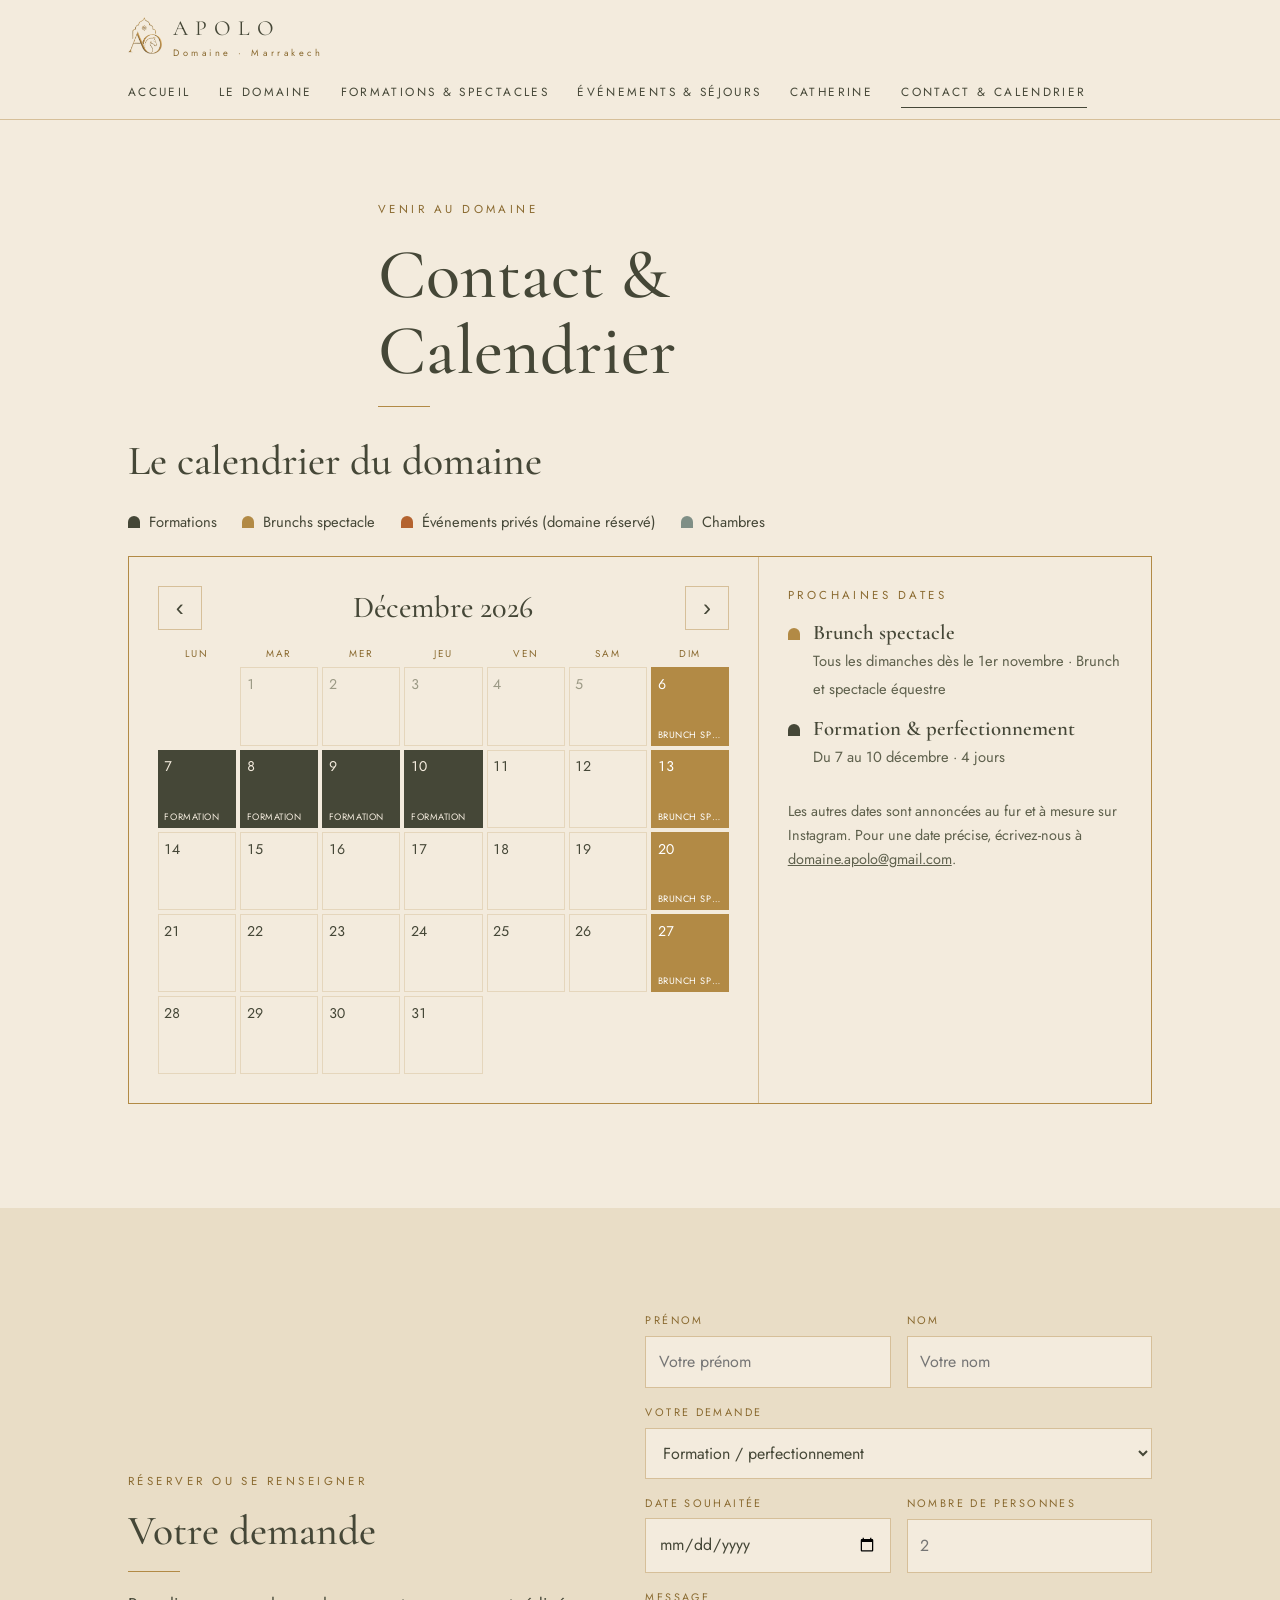
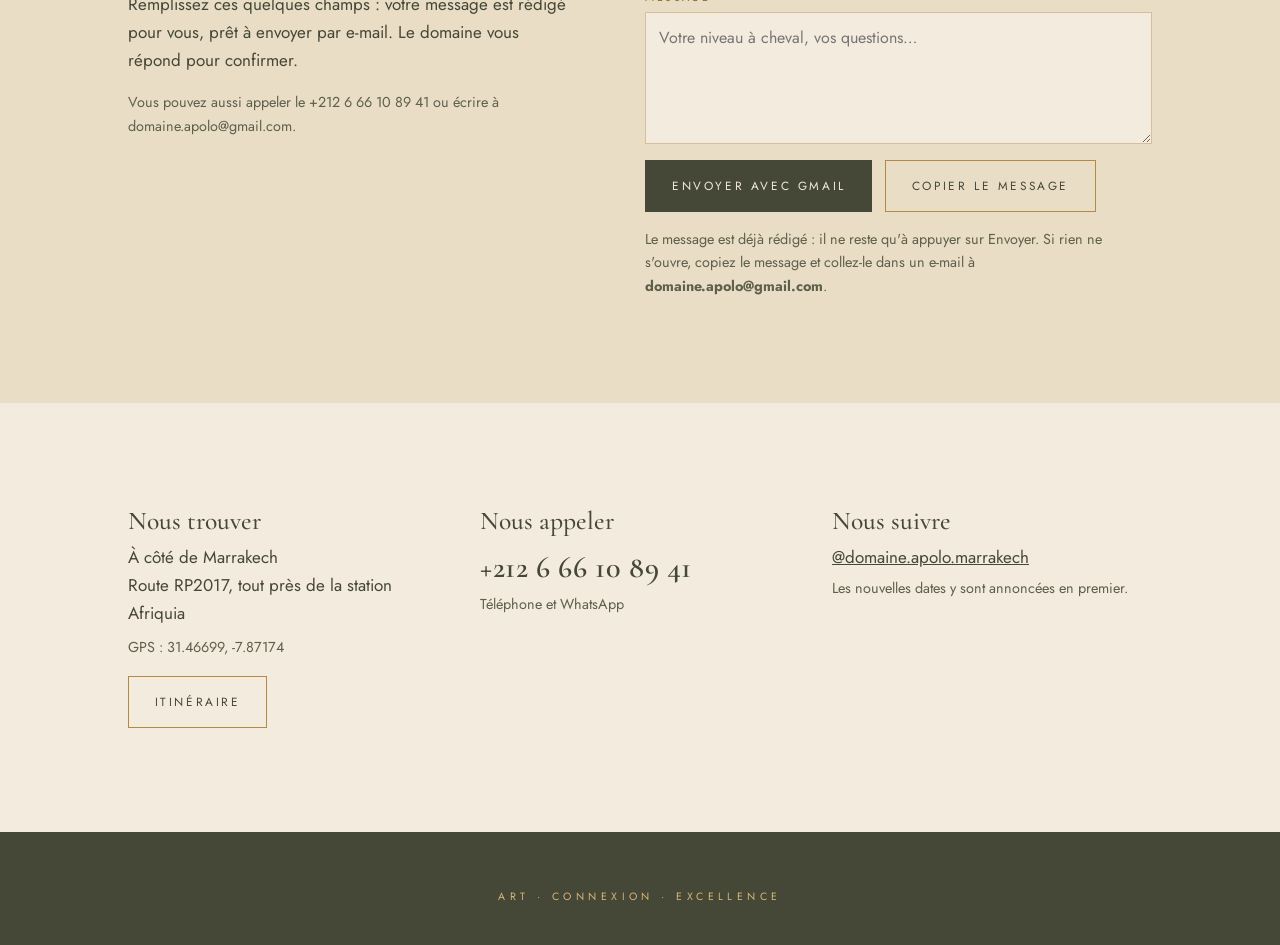
==== contact.html @ 91119b83 "Site Domaine Apolo Marrakech Co-Authored-By: Claude Sonnet 5.5 <noreply@anthropic.com> Claude-Sessio" ====
<!doctype html>
<html lang="fr">
<head>
<meta charset="utf-8">
<meta name="viewport" content="width=device-width, initial-scale=1, viewport-fit=cover">
<title>Contact et Calendrier · Apolo</title>
<link rel="preconnect" href="https://fonts.googleapis.com">
<link rel="stylesheet" href="https://fonts.googleapis.com/css2?family=Cormorant+Garamond:ital,wght@0,400;0,500;0,600;1,400;1,500&family=Jost:wght@400;500&display=swap">
<link rel="stylesheet" href="style.css">
<style>
.page-head{padding-block:clamp(3rem,7vw,5rem) 1rem}
.page-head h1{font-size:clamp(2.6rem,6vw,4.4rem)}
.legend{display:flex;flex-wrap:wrap;gap:.6rem 1.6rem;margin:1.6rem 0 1.4rem;font-size:.92rem}
.legend span{display:flex;align-items:center;gap:.55rem}
.legend i{width:12px;height:12px;border-radius:50% 50% 0 0;display:inline-block}
.cal{border:1px solid var(--gold);background:var(--ivory);display:grid;grid-template-columns:minmax(0,1.6fr) minmax(0,1fr)}
@media(max-width:820px){.cal{grid-template-columns:1fr}}
.cal iframe{width:100%;height:600px;border:0;grid-column:1/-1}
.month{padding:clamp(1rem,3vw,1.8rem);min-width:0}
.mhead{display:flex;align-items:center;justify-content:space-between;margin-bottom:1rem}
.mhead h3{font-size:1.9rem;text-transform:capitalize}
.mnav{width:44px;height:44px;border:1px solid var(--line);background:transparent;color:var(--olive);font-size:1.5rem;line-height:1;cursor:pointer}
.mnav:hover{background:var(--sand)}
.grid{display:grid;grid-template-columns:repeat(7,minmax(0,1fr));gap:4px}
.dow span{font-size:.62rem;letter-spacing:.18em;text-transform:uppercase;color:var(--gold-ink);text-align:center;padding-bottom:.3rem}
.day{aspect-ratio:1/1;min-height:40px;border:1px solid rgba(178,138,69,.22);padding:.3rem .35rem;display:flex;flex-direction:column;justify-content:space-between;font-size:.88rem;font-variant-numeric:tabular-nums;min-width:0;overflow:hidden}
.day.out{border-color:transparent;color:transparent}
.day.past{color:#9C9A86}
.day.today{outline:2px solid var(--gold);outline-offset:-2px}
.day .lbl{font-size:.58rem;letter-spacing:.06em;text-transform:uppercase;line-height:1.1;white-space:nowrap;overflow:hidden;text-overflow:ellipsis}
.day.stage{background:#454737;color:#F3EBDD;border-color:#454737}
.day.brunch{background:#B28A45;color:#fff;border-color:#B28A45}
.day.event{background:#B4632F;color:#fff;border-color:#B4632F}
.day.room{background:#7F8F86;color:#fff;border-color:#7F8F86}
@media(max-width:480px){.day .lbl{display:none}}
.upcoming{border-left:1px solid var(--line);padding:clamp(1rem,3vw,1.8rem);display:grid;gap:1rem;align-content:start;min-width:0}
@media(max-width:820px){.upcoming{border-left:0;border-top:1px solid var(--line)}}
.upcoming ul{list-style:none;margin:0;padding:0;display:grid;gap:.9rem}
.upcoming li{display:grid;grid-template-columns:auto minmax(0,1fr);gap:.8rem;align-items:start}
.upcoming i{width:12px;height:12px;margin-top:.45rem;border-radius:50% 50% 0 0}
.upcoming strong{display:block;font-family:var(--f-display);font-weight:600;font-size:1.3rem;line-height:1.2}
.upcoming span{font-size:.92rem;color:var(--olive-soft)}
form{display:grid;gap:1rem;max-width:620px}
.row{display:grid;grid-template-columns:repeat(2,minmax(0,1fr));gap:1rem}
@media(max-width:560px){.row{grid-template-columns:1fr}}
label{display:grid;gap:.35rem;font-size:.68rem;letter-spacing:.22em;text-transform:uppercase;color:var(--gold-ink)}
input,select,textarea{font:inherit;font-size:1rem;letter-spacing:normal;text-transform:none;color:var(--olive);background:var(--ivory);border:1px solid var(--line);padding:.75rem .8rem;width:100%}
.access{display:grid;grid-template-columns:repeat(auto-fit,minmax(min(100%,240px),1fr));gap:2rem}
.access h3{font-size:1.6rem;margin-bottom:.5rem}
.access p{margin:0}
.big{font-family:var(--f-display);font-size:1.9rem;font-weight:600;letter-spacing:.02em}
.note{font-size:.9rem;color:var(--olive-soft)}
</style>
</head>
<body>
<header class="top"><div class="wrap">
<a class="brand" href="index.html"><img src="embleme_apolo.png" alt=""><span>APOLO<small>Domaine · Marrakech</small></span></a>
<button class="menu-btn" type="button" aria-expanded="false" aria-controls="menu">Menu</button>
<nav class="nav" id="menu" aria-label="Menu principal">
<a href="index.html">Accueil</a>
<a href="domaine.html">Le Domaine</a>
<a href="experiences.html">Formations &amp; Spectacles</a>
<a href="evenements.html">Événements &amp; Séjours</a>
<a href="catherine.html">Catherine</a>
<a href="contact.html" aria-current="page">Contact &amp; Calendrier</a>
</nav>
</div></header>

<main>
<section class="page-head"><div class="wrap intro">
<div class="eyebrow">Venir au domaine</div>
<h1>Contact &amp; Calendrier</h1>
<div class="rule"></div>
</div></section>

<section id="calendrier" style="padding-top:1rem"><div class="wrap">
<h2 style="font-size:clamp(1.9rem,4vw,2.6rem)">Le calendrier du domaine</h2>
<div class="legend" aria-label="Légende">
<span><i style="background:#454737"></i>Formations</span>
<span><i style="background:#B28A45"></i>Brunchs spectacle</span>
<span><i style="background:#B4632F"></i>Événements privés (domaine réservé)</span>
<span><i style="background:#7F8F86"></i>Chambres</span>
</div>
<div class="cal" id="cal">
<div class="month">
<div class="mhead">
<button type="button" id="prev" class="mnav" aria-label="Mois précédent">‹</button>
<h3 id="mtitle">Octobre 2026</h3>
<button type="button" id="next" class="mnav" aria-label="Mois suivant">›</button>
</div>
<div class="grid dow" aria-hidden="true"><span>Lun</span><span>Mar</span><span>Mer</span><span>Jeu</span><span>Ven</span><span>Sam</span><span>Dim</span></div>
<div class="grid days" id="days" role="grid" aria-label="Jours du mois"></div>
</div>
<div class="upcoming">
<div class="eyebrow">Prochaines dates</div>
<ul id="list"></ul>
<p class="note">Les autres dates sont annoncées au fur et à mesure sur Instagram. Pour une date précise, écrivez-nous à <a href="mailto:domaine.apolo@gmail.com">domaine.apolo@gmail.com</a>.</p>
</div>
</div>
<p class="note" id="cal-link" hidden style="margin-top:.8rem"><a href="#" target="_blank" rel="noopener">Ouvrir le calendrier en grand</a></p>
</div></section>

<section id="demande" class="band"><div class="wrap split">
<div class="intro">
<div class="eyebrow">Réserver ou se renseigner</div>
<h2 style="font-size:clamp(1.9rem,4vw,2.6rem)">Votre demande</h2>
<div class="rule"></div>
<p>Remplissez ces quelques champs : votre message est rédigé pour vous, prêt à envoyer par e-mail. Le domaine vous répond pour confirmer.</p>
<p class="note">Vous pouvez aussi appeler le +212 6 66 10 89 41 ou écrire à domaine.apolo@gmail.com.</p>
</div>
<form id="f">
<div class="row">
<label for="pn">Prénom<input id="pn" autocomplete="given-name" placeholder="Votre prénom"></label>
<label for="n">Nom<input id="n" autocomplete="family-name" placeholder="Votre nom"></label>
</div>
<label for="t">Votre demande<select id="t">
<option>Formation / perfectionnement</option><option>Brunch spectacle</option><option>Événement privé</option><option>Séjour</option><option>Autre</option>
</select></label>
<div class="row">
<label for="d">Date souhaitée<input id="d" type="date"></label>
<label for="p">Nombre de personnes<input id="p" type="number" min="1" inputmode="numeric" placeholder="2"></label>
</div>
<label for="m">Message<textarea id="m" rows="4" placeholder="Votre niveau à cheval, vos questions…"></textarea></label>
<div class="actions"><a class="btn" id="gmail" href="https://mail.google.com/mail/?view=cm&fs=1&to=domaine.apolo@gmail.com" target="_blank" rel="noopener">Envoyer avec Gmail</a><button class="btn ghost" id="copy" type="button">Copier le message</button></div>
<p class="note" id="copied" style="margin:0" aria-live="polite">Le message est déjà rédigé : il ne reste qu'à appuyer sur Envoyer. Si rien ne s'ouvre, copiez le message et collez-le dans un e-mail à <strong>domaine.apolo@gmail.com</strong>.</p>
</form>
</div></section>

<section><div class="wrap access">
<div><h3>Nous trouver</h3><p>À côté de Marrakech<br>Route RP2017, tout près de la station Afriquia</p><p class="note" style="margin-top:.6rem">GPS : 31.46699, -7.87174</p><p style="margin-top:1rem"><a class="btn ghost" href="https://www.google.com/maps/search/?api=1&amp;query=31.46699,-7.87174" target="_blank" rel="noopener">Itinéraire</a></p></div>
<div><h3>Nous appeler</h3><p class="big">+212 6 66 10 89 41</p><p class="note">Téléphone et WhatsApp</p></div>
<div><h3>Nous suivre</h3><p><a href="https://www.instagram.com/domaine.apolo.marrakech/" target="_blank" rel="noopener">@domaine.apolo.marrakech</a></p><p class="note" style="margin-top:.4rem">Les nouvelles dates y sont annoncées en premier.</p></div>
</div></section>
</main>

<footer class="foot"><div class="wrap">
<div class="motto" style="margin-top:0;border-top:0;padding-top:0">Art · Connexion · Excellence</div>
</div></footer>

<script>
/* Dates du domaine. type : stage | brunch | event | room. Dates au format AAAA-MM-JJ. */
var DATES = [
  {type:'stage', start:'2026-11-11', end:'2026-11-14', titre:'Formation & perfectionnement', detail:'4 jours'},
  {type:'stage', start:'2026-12-07', end:'2026-12-10', titre:'Formation & perfectionnement', detail:'4 jours'},
  /* Brunch chaque dimanche : « until » est la dernière date générée, à repousser ou à raccourcir. */
  {type:'brunch', every:'sunday', start:'2026-11-01', until:'2027-10-31', titre:'Brunch spectacle', detail:'Brunch et spectacle équestre'}
];
/* Plus tard : coller ici l'adresse « intégrer » de l'agenda Google public du domaine. */
var AGENDA_GOOGLE = '';
(function(){
  var TYPES={stage:{nom:'Formation',c:'#454737'},brunch:{nom:'Brunch spectacle',c:'#B28A45'},event:{nom:'Domaine réservé',c:'#B4632F'},room:{nom:'Chambres réservées',c:'#7F8F86'}};
  var MOIS=['janvier','février','mars','avril','mai','juin','juillet','août','septembre','octobre','novembre','décembre'];
  function d(s){var p=s.split('-');return new Date(+p[0],+p[1]-1,+p[2]);}
  function key(x){return x.getFullYear()*10000+(x.getMonth()+1)*100+x.getDate();}
  var today=new Date(); today=new Date(today.getFullYear(),today.getMonth(),today.getDate());
  var byDay={};
  DATES.forEach(function(e){var pas=e.every==='sunday'?7:1, fin=d(e.every?e.until:e.end);for(var x=d(e.start);x<=fin;x.setDate(x.getDate()+pas)){byDay[key(x)]=e;}});
  var view=new Date(today.getFullYear(),today.getMonth(),1);
  var days=document.getElementById('days'), title=document.getElementById('mtitle');
  function render(){
    title.textContent=MOIS[view.getMonth()]+' '+view.getFullYear();
    days.replaceChildren();
    var first=(view.getDay()+6)%7, n=new Date(view.getFullYear(),view.getMonth()+1,0).getDate();
    for(var i=0;i<first;i++){var o=document.createElement('div');o.className='day out';days.appendChild(o);}
    for(var j=1;j<=n;j++){
      var x=new Date(view.getFullYear(),view.getMonth(),j), e=byDay[key(x)], c=document.createElement('div');
      c.className='day'+(e?' '+e.type:'')+(x<today?' past':'')+(+x===+today?' today':'');
      c.setAttribute('role','gridcell');
      c.setAttribute('aria-label',j+' '+MOIS[view.getMonth()]+(e?' : '+TYPES[e.type].nom:' : libre'));
      var num=document.createElement('span');num.textContent=j;c.appendChild(num);
      if(e){var l=document.createElement('span');l.className='lbl';l.textContent=TYPES[e.type].nom;c.appendChild(l);}
      days.appendChild(c);
    }
  }
  document.getElementById('prev').addEventListener('click',function(){view.setMonth(view.getMonth()-1);render();});
  document.getElementById('next').addEventListener('click',function(){view.setMonth(view.getMonth()+1);render();});
  render();
  var list=document.getElementById('list');
  DATES.filter(function(e){return d(e.every?e.until:e.end)>=today;}).sort(function(a,b){return d(a.start)-d(b.start);}).forEach(function(e){
    var s=d(e.start),f=d(e.end||e.start),li=document.createElement('li'),dot=document.createElement('i'),t=document.createElement('div');
    dot.style.background=TYPES[e.type].c;
    var quand=e.every?('Tous les dimanches dès le '+(s.getDate()===1?'1er':s.getDate())+' '+MOIS[s.getMonth()]):(+s===+f)?('Le '+s.getDate()+' '+MOIS[s.getMonth()]):('Du '+s.getDate()+(s.getMonth()!==f.getMonth()?' '+MOIS[s.getMonth()]:'')+' au '+f.getDate()+' '+MOIS[f.getMonth()]);
    var st=document.createElement('strong');st.textContent=e.titre;
    var sp=document.createElement('span');sp.textContent=quand+(e.detail?' · '+e.detail:'');
    t.appendChild(st);t.appendChild(sp);li.appendChild(dot);li.appendChild(t);list.appendChild(li);
  });
  if(AGENDA_GOOGLE){
    var cal=document.getElementById('cal');
    var fr=document.createElement('iframe');
    fr.src=AGENDA_GOOGLE; fr.title='Calendrier du domaine Apolo'; fr.loading='lazy';
    cal.replaceChildren(fr);
    var lk=document.getElementById('cal-link'); lk.hidden=false; lk.querySelector('a').href=AGENDA_GOOGLE;
  }
  var ids=['pn','n','t','d','p','m'], gm=document.getElementById('gmail'), full='';
  function val(i){var e=document.getElementById(i);return e?e.value.trim():''}
  function update(){
    var nom=(val('pn')+' '+val('n')).trim();var parts=['Bonjour'+(nom?', je suis '+nom:'')+'.','Demande : '+val('t')+'.'];
    if(val('d')){var x=val('d').split('-');parts.push('Date souhaitée : '+x[2]+'/'+x[1]+'/'+x[0]+'.');}
    if(val('p')) parts.push('Nombre de personnes : '+val('p')+'.');
    if(val('m')) parts.push(val('m'));
    var sub=encodeURIComponent('Demande : '+val('t')), body=encodeURIComponent(parts.join(' '));
    gm.href='https://mail.google.com/mail/?view=cm&fs=1&to=domaine.apolo@gmail.com&su='+sub+'&body='+body;
    full='À : domaine.apolo@gmail.com\nObjet : Demande : '+val('t')+'\n\n'+parts.join(' ');
  }
  ids.forEach(function(i){var e=document.getElementById(i);e.addEventListener('input',update);e.addEventListener('change',update);});
  document.getElementById('copy').addEventListener('click',function(){
    var ok=function(){document.getElementById('copied').textContent='Message copié. Collez-le dans un e-mail à domaine.apolo@gmail.com.';};
    var fb=function(){try{var t=document.createElement('textarea');t.value=full;t.style.position='fixed';t.style.opacity='0';document.body.appendChild(t);t.select();document.execCommand('copy');document.body.removeChild(t);ok();}catch(e){document.getElementById('copied').textContent='Copie impossible : écrivez directement à domaine.apolo@gmail.com.';}};
    try{navigator.clipboard.writeText(full).then(ok,fb);}catch(e){fb();}
  });
  document.getElementById('f').addEventListener('submit',function(e){e.preventDefault();});
  update();
})();
</script>
<script>(function(){function up(){try{window.scrollTo(0,0);document.documentElement.scrollTop=0;document.body.scrollTop=0;}catch(e){}}
try{if("scrollRestoration" in history)history.scrollRestoration="manual";}catch(e){}
if(!location.hash){up();document.addEventListener("DOMContentLoaded",up);window.addEventListener("load",function(){up();setTimeout(up,60);setTimeout(up,300);});window.addEventListener("pageshow",up);}
document.querySelectorAll(".nav a,.brand").forEach(function(a){a.addEventListener("click",function(e){var h=a.getAttribute("href")||"",p=location.pathname.split("/").pop()||"index.html";if(h===p||(h==="index.html"&&p==="")){e.preventDefault();window.scrollTo({top:0,behavior:"smooth"});var t=document.querySelector(".top"),m=document.querySelector(".menu-btn");if(t&&t.classList.contains("open")){t.classList.remove("open");if(m){m.setAttribute("aria-expanded","false");m.textContent="Menu";}}}});});})();</script>
<script>(function(){var b=document.querySelector(".menu-btn"),h=document.querySelector(".top");if(!b||!h)return;b.addEventListener("click",function(){var o=h.classList.toggle("open");b.setAttribute("aria-expanded",o?"true":"false");b.textContent=o?"Fermer":"Menu";});})();</script>
</body>
</html>
---- style.css ----
/* Apolo — arches marocaines, ivoire et kaki olive, rythme lent, une seule touche terracotta par écran */
:root{
  --ivory:#F3EBDD; --sand:#E9DDC6; --sand-deep:#DCCBAA;
  --olive:#454737; --olive-soft:#5E604C; --gold:#B28A45; --gold-ink:#8A6A30; --terra:#B4632F;
  --line:rgba(178,138,69,.45);
  --f-display:'Cormorant Garamond',Georgia,'Times New Roman',serif;
  --f-body:'Jost','Helvetica Neue',Arial,sans-serif;
  color-scheme:light;
}
*{box-sizing:border-box}
html{scroll-behavior:smooth}
body{margin:0;background:var(--ivory);color:var(--olive);font-family:var(--f-body);font-weight:400;font-size:1.0625rem;line-height:1.65}
img{max-width:100%;display:block}
a{color:inherit}
a:focus-visible,button:focus-visible,input:focus-visible,select:focus-visible,textarea:focus-visible{outline:2px solid var(--gold-ink);outline-offset:3px}
h1,h2,h3{font-family:var(--f-display);font-weight:500;line-height:1.08;margin:0;text-wrap:balance}
.eyebrow{font-family:var(--f-body);font-size:.72rem;letter-spacing:.3em;text-transform:uppercase;color:var(--gold-ink)}
.rule{width:52px;height:1px;background:var(--gold)}
.wrap{max-width:1120px;margin:0 auto;padding-inline:clamp(16px,5vw,48px)}

/* En-tête */
.top{position:sticky;top:env(safe-area-inset-top,0px);z-index:10;background:var(--ivory);border-bottom:1px solid var(--line)}
.top .wrap{display:flex;align-items:center;justify-content:space-between;gap:1rem;padding-block:.7rem;flex-wrap:wrap}
.brand{display:flex;align-items:center;gap:.7rem;text-decoration:none}
.brand img{width:34px;height:auto}
.brand span{font-family:var(--f-display);font-size:1.35rem;letter-spacing:.32em}
.brand small{display:block;font-family:var(--f-body);font-size:.58rem;letter-spacing:.38em;color:var(--gold-ink);margin-top:-2px}
.nav{display:flex;gap:clamp(.9rem,2.2vw,1.8rem);flex-wrap:wrap;align-items:center}
.nav a{font-size:.74rem;letter-spacing:.2em;text-transform:uppercase;text-decoration:none;padding-block:.35rem;border-bottom:1px solid transparent}
.nav a:hover{border-color:var(--gold)}
.nav a[aria-current="page"]{border-color:var(--olive)}
.menu-btn{display:none}
@media(max-width:820px){
  .top .wrap{justify-content:space-between;flex-wrap:wrap;padding-block:.55rem}
  .brand span{font-size:1.2rem}
  .menu-btn{display:inline-flex;align-items:center;justify-content:center;min-height:44px;padding:0 1.1rem;background:transparent;border:1px solid var(--gold);color:var(--olive);font-family:var(--f-body);font-size:.72rem;letter-spacing:.22em;text-transform:uppercase;cursor:pointer}
  .nav{display:none;width:100%;flex-direction:column;align-items:stretch;flex-wrap:nowrap;gap:0;padding-bottom:.4rem}
  .top.open .nav{display:flex}
  .nav a{padding:.95rem .2rem;font-size:.8rem;border-bottom:1px solid var(--line)}
  .nav a:last-child{border-bottom:0}
  .nav a[aria-current="page"]{color:var(--gold-ink)}
}

/* Boutons */
.btn{display:inline-block;font-size:.74rem;letter-spacing:.22em;text-transform:uppercase;text-decoration:none;padding:.95rem 1.6rem;background:var(--olive);color:var(--ivory);border:1px solid var(--olive);cursor:pointer;font-family:var(--f-body)}
.btn:hover{background:var(--olive-soft)}
.btn.ghost{background:transparent;color:var(--olive);border-color:var(--gold)}
.btn.ghost:hover{background:var(--sand)}
.btn.on-dark{background:var(--ivory);color:var(--olive);border-color:var(--ivory)}
.actions{display:flex;gap:.8rem;flex-wrap:wrap}

/* Arches photo : on montre un fragment, jamais tout */
.arch{position:relative;border-radius:999px 999px 0 0;overflow:hidden;background:var(--sand);border:1px solid var(--gold);max-width:100%}
.arch img{width:100%;height:100%;object-fit:cover}
.arch .ph{position:absolute;inset:0;display:grid;place-items:center;padding:1.5rem;text-align:center;font-size:.72rem;letter-spacing:.16em;text-transform:uppercase;color:var(--gold-ink);background:repeating-linear-gradient(135deg,transparent 0 14px,rgba(178,138,69,.07) 14px 15px)}

/* Sections */
section{padding-block:clamp(3.5rem,9vw,6.5rem)}
.band{background:var(--sand)}
.dark{background:var(--olive);color:var(--ivory)}
.dark .eyebrow{color:#D8B678}
.dark .rule{background:#D8B678}
.intro{display:grid;gap:1.1rem;max-width:62ch}
.intro p{margin:0}
.lead{font-family:var(--f-display);font-size:clamp(1.35rem,2.4vw,1.7rem);line-height:1.4;font-style:italic}
.split{display:grid;grid-template-columns:minmax(0,1fr) minmax(0,1.15fr);gap:clamp(2rem,6vw,5rem);align-items:center}
@media(max-width:760px){.split{grid-template-columns:1fr}}

.tag{display:inline-block;font-size:.62rem;letter-spacing:.22em;text-transform:uppercase;padding:.28rem .6rem;border:1px solid currentColor}
.tag.soon{color:var(--terra)}
.tag.open{color:var(--olive);background:var(--sand)}
.dark .tag.soon{color:#E8A776}

/* Liste d'offres */
.offers{display:grid;grid-template-columns:repeat(auto-fit,minmax(min(100%,250px),1fr));border-top:1px solid var(--line);border-left:1px solid var(--line);margin-top:2.5rem}
.offer{padding:1.8rem 1.5rem;border-right:1px solid var(--line);border-bottom:1px solid var(--line);display:grid;gap:.6rem;align-content:start;text-decoration:none;min-width:0}
a.offer:hover{background:var(--sand)}
.offer h3{font-size:1.55rem}
.offer p{margin:0;color:var(--olive-soft);font-size:.98rem}

/* Pied de page */
.foot{background:var(--olive);color:var(--ivory);padding-block:3.5rem 2.5rem}
.foot .cols{display:grid;grid-template-columns:repeat(auto-fit,minmax(min(100%,220px),1fr));gap:2rem}
.foot h4{margin:0 0 .6rem;font-family:var(--f-body);font-weight:400;font-size:.68rem;letter-spacing:.3em;text-transform:uppercase;color:#D8B678}
.foot p{margin:0;font-size:.95rem;line-height:1.7}
.foot a{text-decoration:underline;text-decoration-color:rgba(216,182,120,.6);text-underline-offset:3px}
.foot .motto{margin-top:2.5rem;padding-top:1.5rem;border-top:1px solid rgba(216,182,120,.35);text-align:center;font-size:.66rem;letter-spacing:.42em;text-transform:uppercase;color:#D8B678}

@media(prefers-reduced-motion:reduce){html{scroll-behavior:auto}}
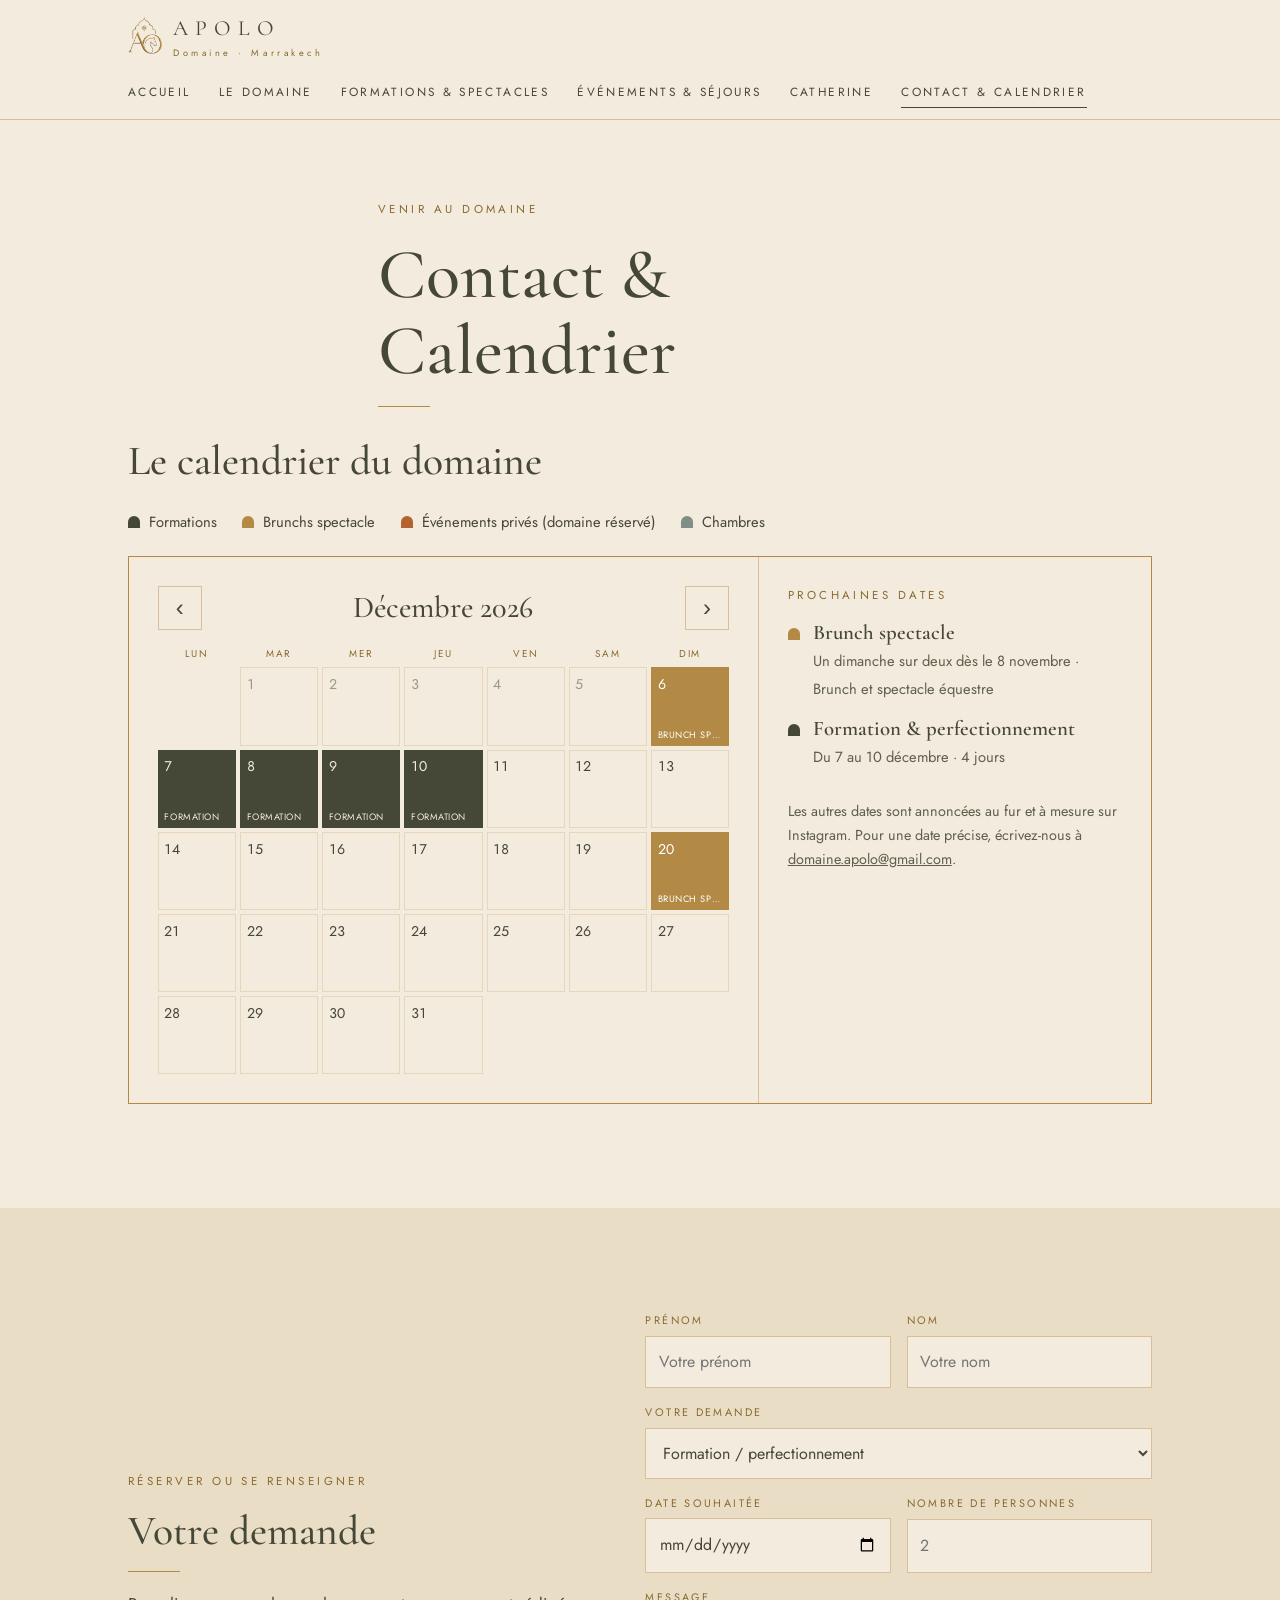
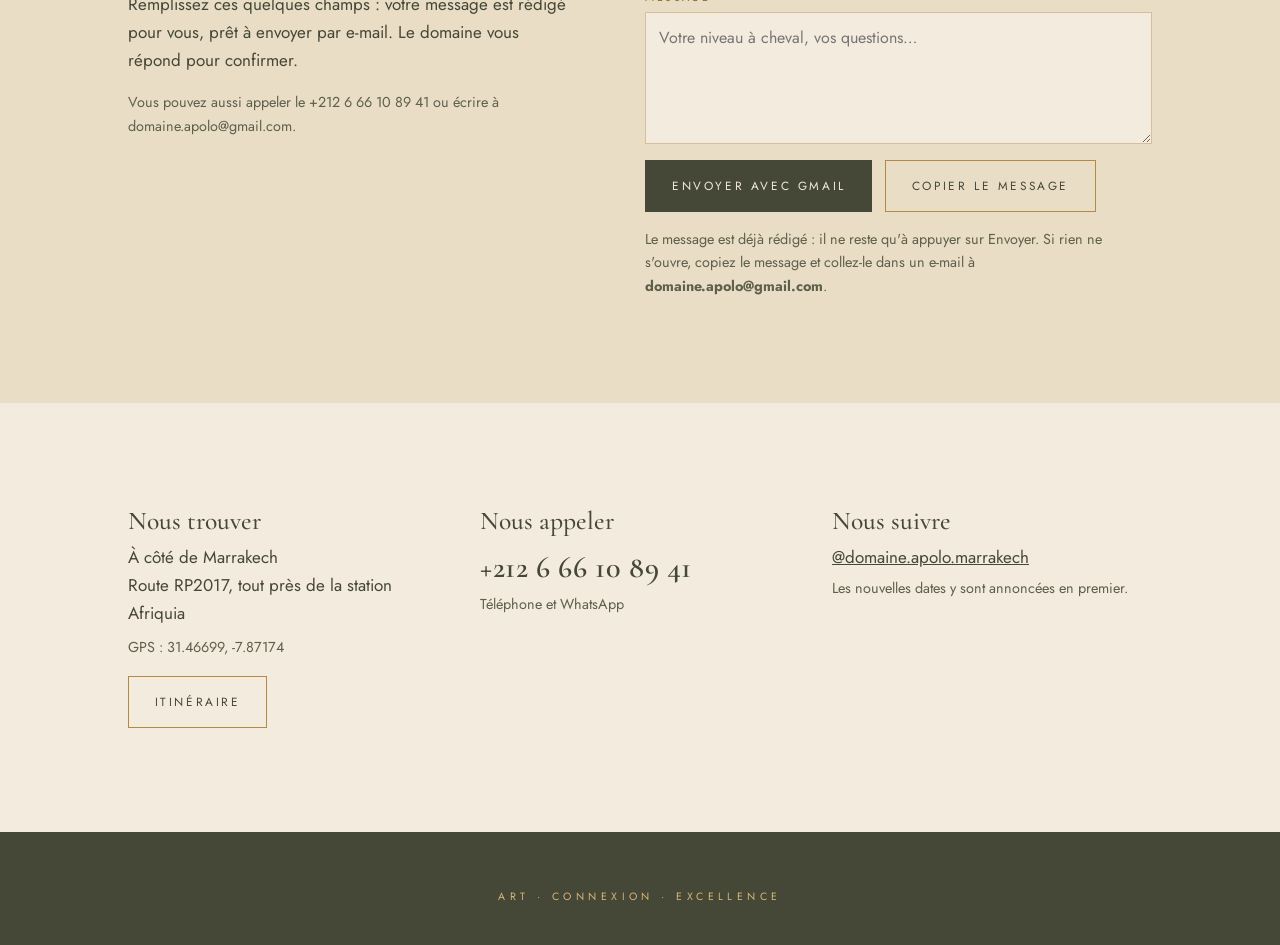
==== commit 75e6cdc9: "Brunchs : un dimanche sur deux, dès le 8 novembre Co-Authored-By: Claude Sonnet 5.5 <noreply@anthrop" ====
--- a/contact.html
+++ b/contact.html
@@ -142,8 +142,8 @@
 var DATES = [
   {type:'stage', start:'2026-11-11', end:'2026-11-14', titre:'Formation & perfectionnement', detail:'4 jours'},
   {type:'stage', start:'2026-12-07', end:'2026-12-10', titre:'Formation & perfectionnement', detail:'4 jours'},
-  /* Brunch chaque dimanche : « until » est la dernière date générée, à repousser ou à raccourcir. */
-  {type:'brunch', every:'sunday', start:'2026-11-01', until:'2027-10-31', titre:'Brunch spectacle', detail:'Brunch et spectacle équestre'}
+  /* Brunch un dimanche sur deux (step:14) : « until » est la dernière date générée, à repousser ou à raccourcir. */
+  {type:'brunch', every:'sunday', step:14, start:'2026-11-08', until:'2027-10-31', titre:'Brunch spectacle', detail:'Brunch et spectacle équestre'}
 ];
 /* Plus tard : coller ici l'adresse « intégrer » de l'agenda Google public du domaine. */
 var AGENDA_GOOGLE = '';
@@ -154,7 +154,7 @@
   function key(x){return x.getFullYear()*10000+(x.getMonth()+1)*100+x.getDate();}
   var today=new Date(); today=new Date(today.getFullYear(),today.getMonth(),today.getDate());
   var byDay={};
-  DATES.forEach(function(e){var pas=e.every==='sunday'?7:1, fin=d(e.every?e.until:e.end);for(var x=d(e.start);x<=fin;x.setDate(x.getDate()+pas)){byDay[key(x)]=e;}});
+  DATES.forEach(function(e){var pas=e.step||(e.every==='sunday'?7:1), fin=d(e.every?e.until:e.end);for(var x=d(e.start);x<=fin;x.setDate(x.getDate()+pas)){byDay[key(x)]=e;}});
   var view=new Date(today.getFullYear(),today.getMonth(),1);
   var days=document.getElementById('days'), title=document.getElementById('mtitle');
   function render(){
@@ -179,7 +179,7 @@
   DATES.filter(function(e){return d(e.every?e.until:e.end)>=today;}).sort(function(a,b){return d(a.start)-d(b.start);}).forEach(function(e){
     var s=d(e.start),f=d(e.end||e.start),li=document.createElement('li'),dot=document.createElement('i'),t=document.createElement('div');
     dot.style.background=TYPES[e.type].c;
-    var quand=e.every?('Tous les dimanches dès le '+(s.getDate()===1?'1er':s.getDate())+' '+MOIS[s.getMonth()]):(+s===+f)?('Le '+s.getDate()+' '+MOIS[s.getMonth()]):('Du '+s.getDate()+(s.getMonth()!==f.getMonth()?' '+MOIS[s.getMonth()]:'')+' au '+f.getDate()+' '+MOIS[f.getMonth()]);
+    var quand=e.every?((e.step===14?'Un dimanche sur deux dès le ':'Tous les dimanches dès le ')+(s.getDate()===1?'1er':s.getDate())+' '+MOIS[s.getMonth()]):(+s===+f)?('Le '+s.getDate()+' '+MOIS[s.getMonth()]):('Du '+s.getDate()+(s.getMonth()!==f.getMonth()?' '+MOIS[s.getMonth()]:'')+' au '+f.getDate()+' '+MOIS[f.getMonth()]);
     var st=document.createElement('strong');st.textContent=e.titre;
     var sp=document.createElement('span');sp.textContent=quand+(e.detail?' · '+e.detail:'');
     t.appendChild(st);t.appendChild(sp);li.appendChild(dot);li.appendChild(t);list.appendChild(li);
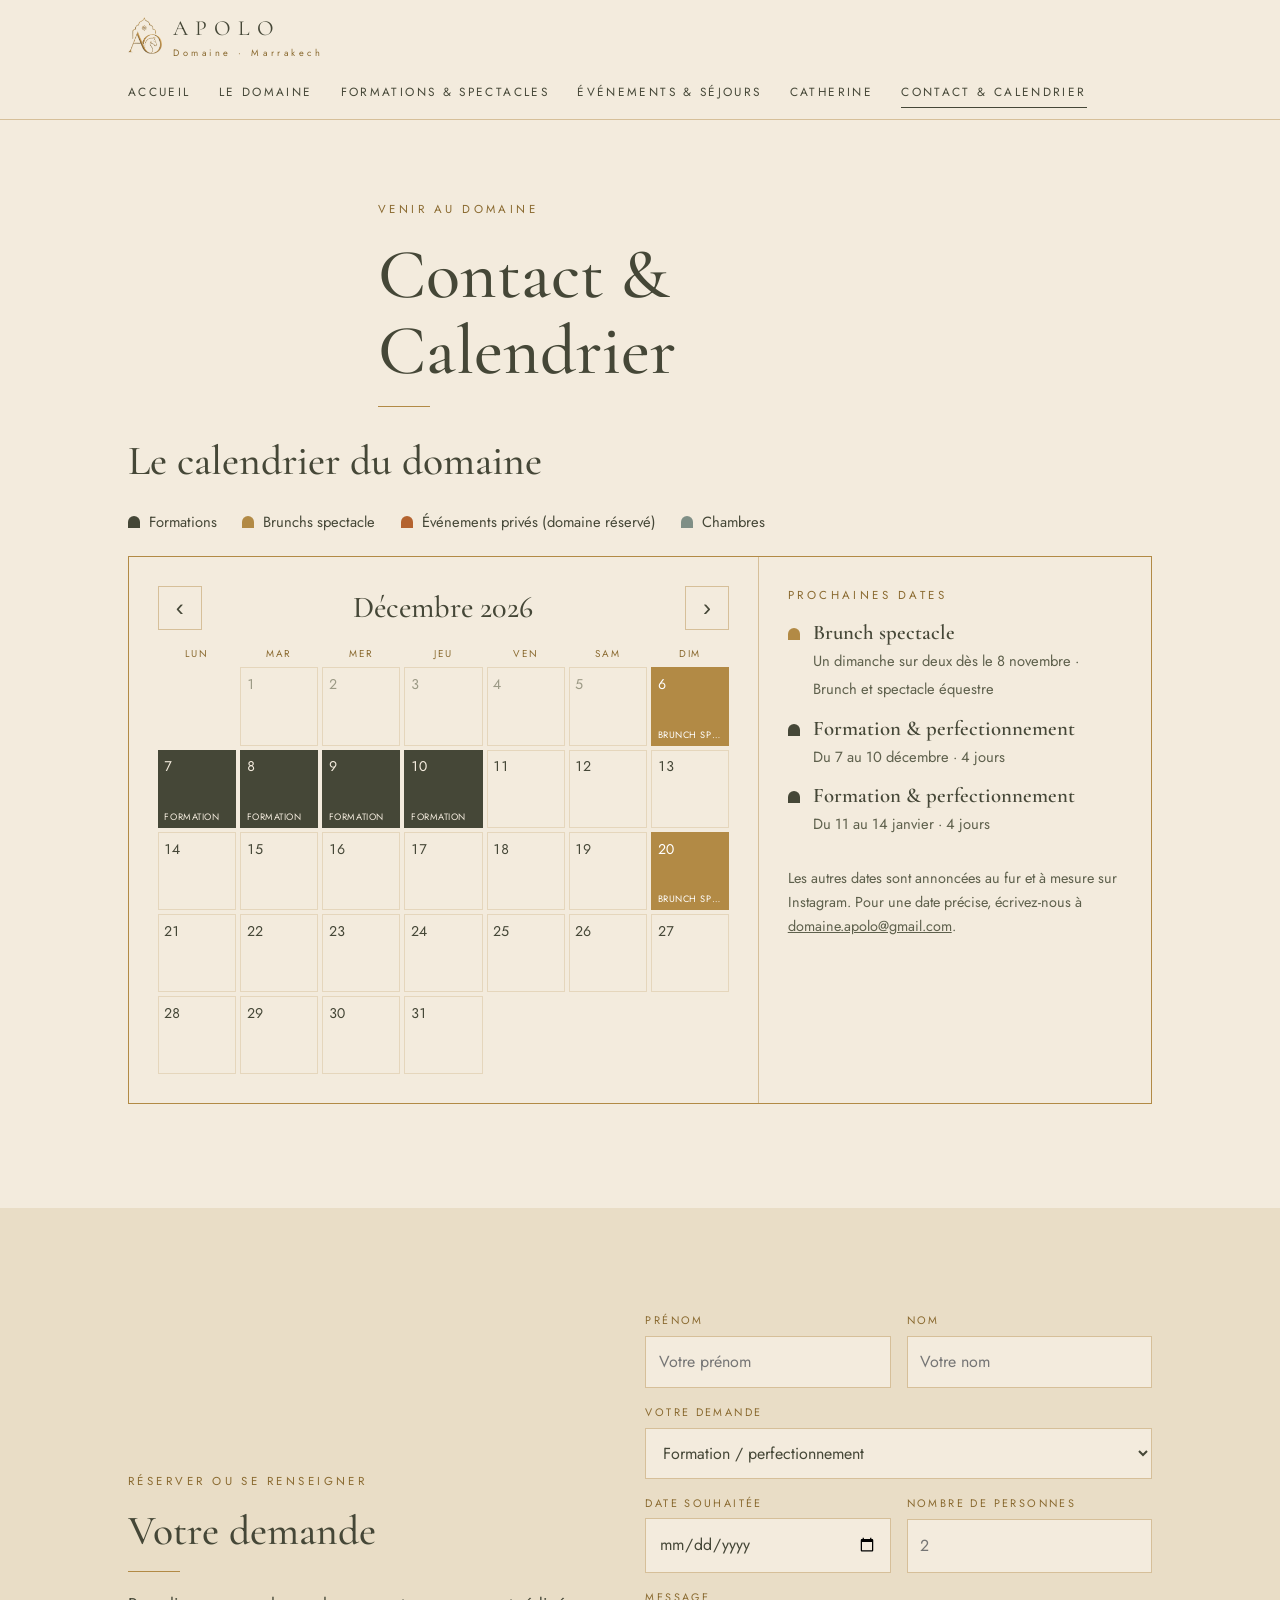
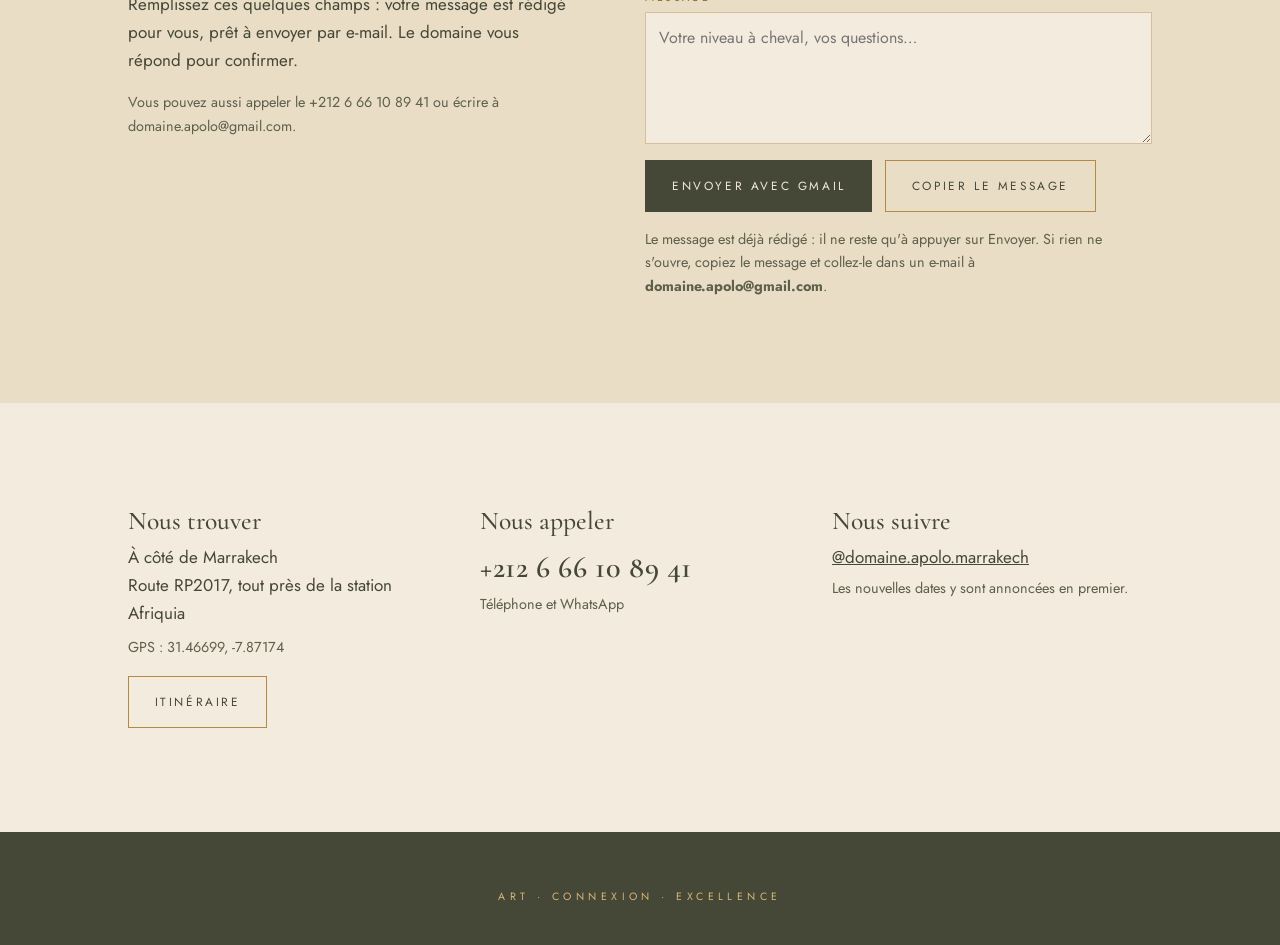
==== commit ffb90881: "Stages : 23-26 nov, 7-10 déc, 11-14 janv Co-Authored-By: Claude Sonnet 5.5 <noreply@anthropic.com> C" ====
--- a/contact.html
+++ b/contact.html
@@ -140,8 +140,9 @@
 <script>
 /* Dates du domaine. type : stage | brunch | event | room. Dates au format AAAA-MM-JJ. */
 var DATES = [
-  {type:'stage', start:'2026-11-11', end:'2026-11-14', titre:'Formation & perfectionnement', detail:'4 jours'},
+  {type:'stage', start:'2026-11-23', end:'2026-11-26', titre:'Formation & perfectionnement', detail:'4 jours'},
   {type:'stage', start:'2026-12-07', end:'2026-12-10', titre:'Formation & perfectionnement', detail:'4 jours'},
+  {type:'stage', start:'2027-01-11', end:'2027-01-14', titre:'Formation & perfectionnement', detail:'4 jours'},
   /* Brunch un dimanche sur deux (step:14) : « until » est la dernière date générée, à repousser ou à raccourcir. */
   {type:'brunch', every:'sunday', step:14, start:'2026-11-08', until:'2027-10-31', titre:'Brunch spectacle', detail:'Brunch et spectacle équestre'}
 ];
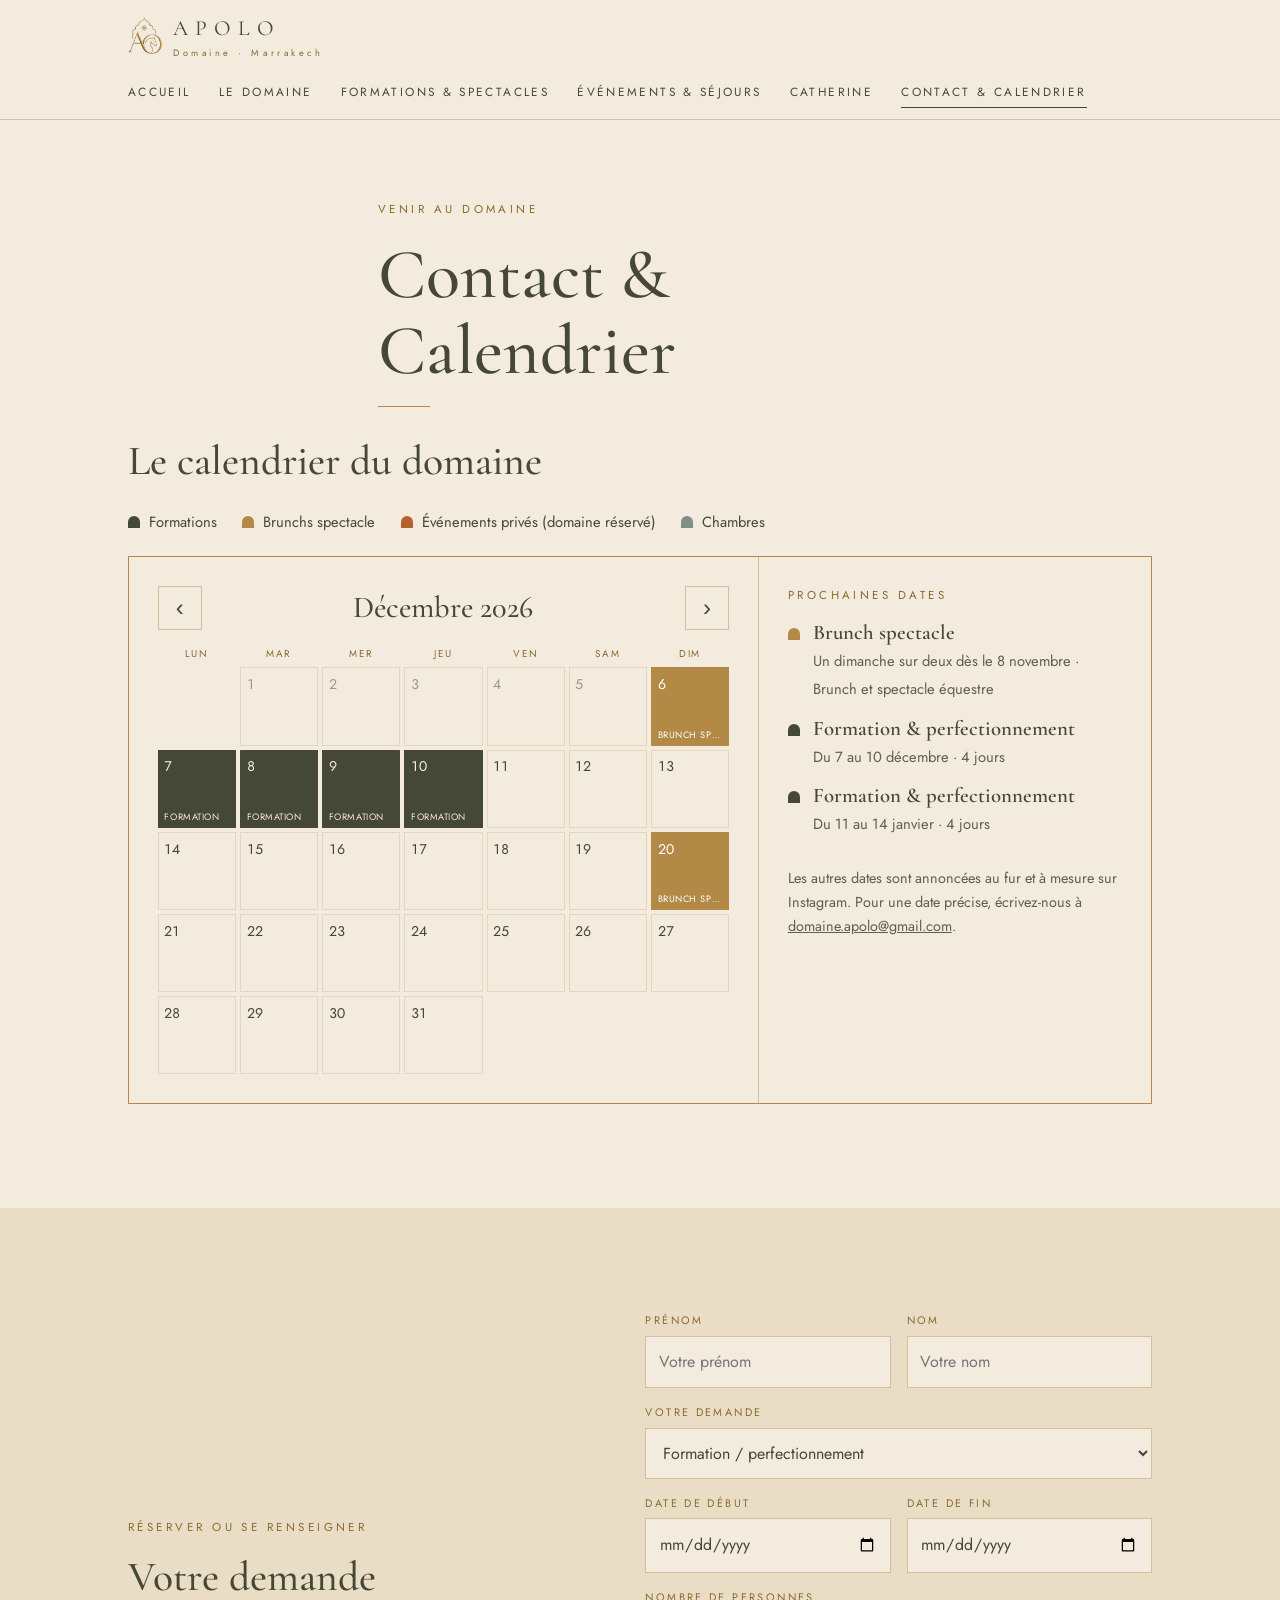
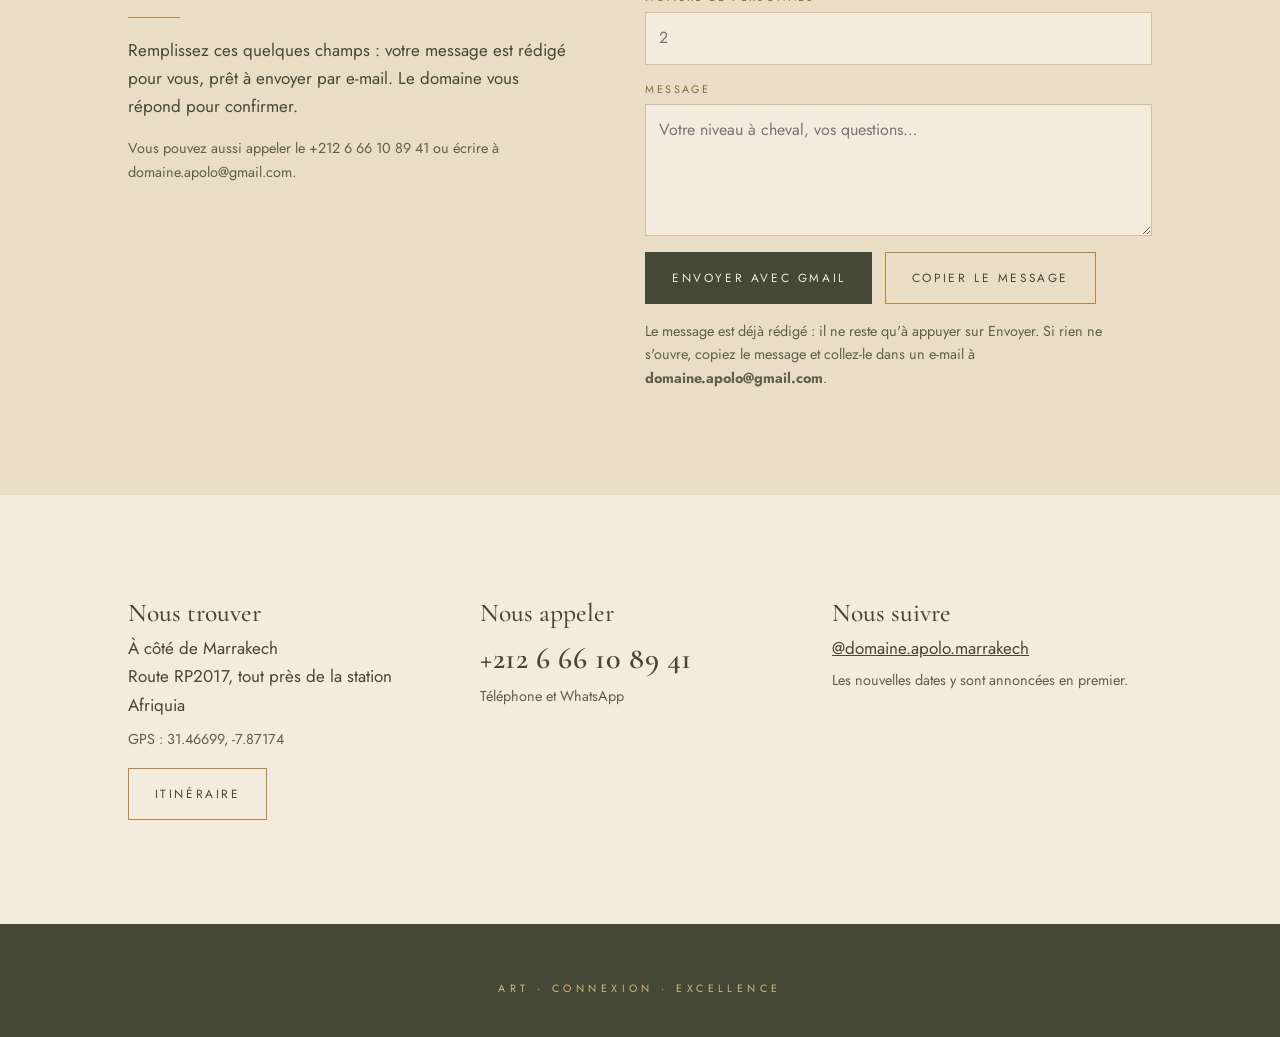
==== commit 780a7cb3: "Formulaire : date de début et date de fin Co-Authored-By: Claude Sonnet 5.5 <noreply@anthropic.com> " ====
--- a/contact.html
+++ b/contact.html
@@ -117,9 +117,10 @@
 <option>Formation / perfectionnement</option><option>Brunch spectacle</option><option>Événement privé</option><option>Séjour</option><option>Autre</option>
 </select></label>
 <div class="row">
-<label for="d">Date souhaitée<input id="d" type="date"></label>
+<label for="d">Date de début<input id="d" type="date"></label>
+<label for="d2">Date de fin<input id="d2" type="date"></label>
+</div>
 <label for="p">Nombre de personnes<input id="p" type="number" min="1" inputmode="numeric" placeholder="2"></label>
-</div>
 <label for="m">Message<textarea id="m" rows="4" placeholder="Votre niveau à cheval, vos questions…"></textarea></label>
 <div class="actions"><a class="btn" id="gmail" href="https://mail.google.com/mail/?view=cm&fs=1&to=domaine.apolo@gmail.com" target="_blank" rel="noopener">Envoyer avec Gmail</a><button class="btn ghost" id="copy" type="button">Copier le message</button></div>
 <p class="note" id="copied" style="margin:0" aria-live="polite">Le message est déjà rédigé : il ne reste qu'à appuyer sur Envoyer. Si rien ne s'ouvre, copiez le message et collez-le dans un e-mail à <strong>domaine.apolo@gmail.com</strong>.</p>
@@ -192,17 +193,21 @@
     cal.replaceChildren(fr);
     var lk=document.getElementById('cal-link'); lk.hidden=false; lk.querySelector('a').href=AGENDA_GOOGLE;
   }
-  var ids=['pn','n','t','d','p','m'], gm=document.getElementById('gmail'), full='';
+  var ids=['pn','n','t','d','d2','p','m'], gm=document.getElementById('gmail'), full='';
   function val(i){var e=document.getElementById(i);return e?e.value.trim():''}
   function update(){
     var nom=(val('pn')+' '+val('n')).trim();var parts=['Bonjour'+(nom?', je suis '+nom:'')+'.','Demande : '+val('t')+'.'];
-    if(val('d')){var x=val('d').split('-');parts.push('Date souhaitée : '+x[2]+'/'+x[1]+'/'+x[0]+'.');}
+    function fr(v){var x=v.split('-');return x[2]+'/'+x[1]+'/'+x[0];}
+    if(val('d')&&val('d2')) parts.push('Du '+fr(val('d'))+' au '+fr(val('d2'))+'.');
+    else if(val('d')) parts.push('Date de début : '+fr(val('d'))+'.');
+    else if(val('d2')) parts.push('Date de fin : '+fr(val('d2'))+'.');
     if(val('p')) parts.push('Nombre de personnes : '+val('p')+'.');
     if(val('m')) parts.push(val('m'));
     var sub=encodeURIComponent('Demande : '+val('t')), body=encodeURIComponent(parts.join(' '));
     gm.href='https://mail.google.com/mail/?view=cm&fs=1&to=domaine.apolo@gmail.com&su='+sub+'&body='+body;
     full='À : domaine.apolo@gmail.com\nObjet : Demande : '+val('t')+'\n\n'+parts.join(' ');
   }
+  document.getElementById('d').addEventListener('change',function(){var e=document.getElementById('d2');e.min=this.value;if(e.value&&e.value<this.value)e.value=this.value;update();});
   ids.forEach(function(i){var e=document.getElementById(i);e.addEventListener('input',update);e.addEventListener('change',update);});
   document.getElementById('copy').addEventListener('click',function(){
     var ok=function(){document.getElementById('copied').textContent='Message copié. Collez-le dans un e-mail à domaine.apolo@gmail.com.';};
